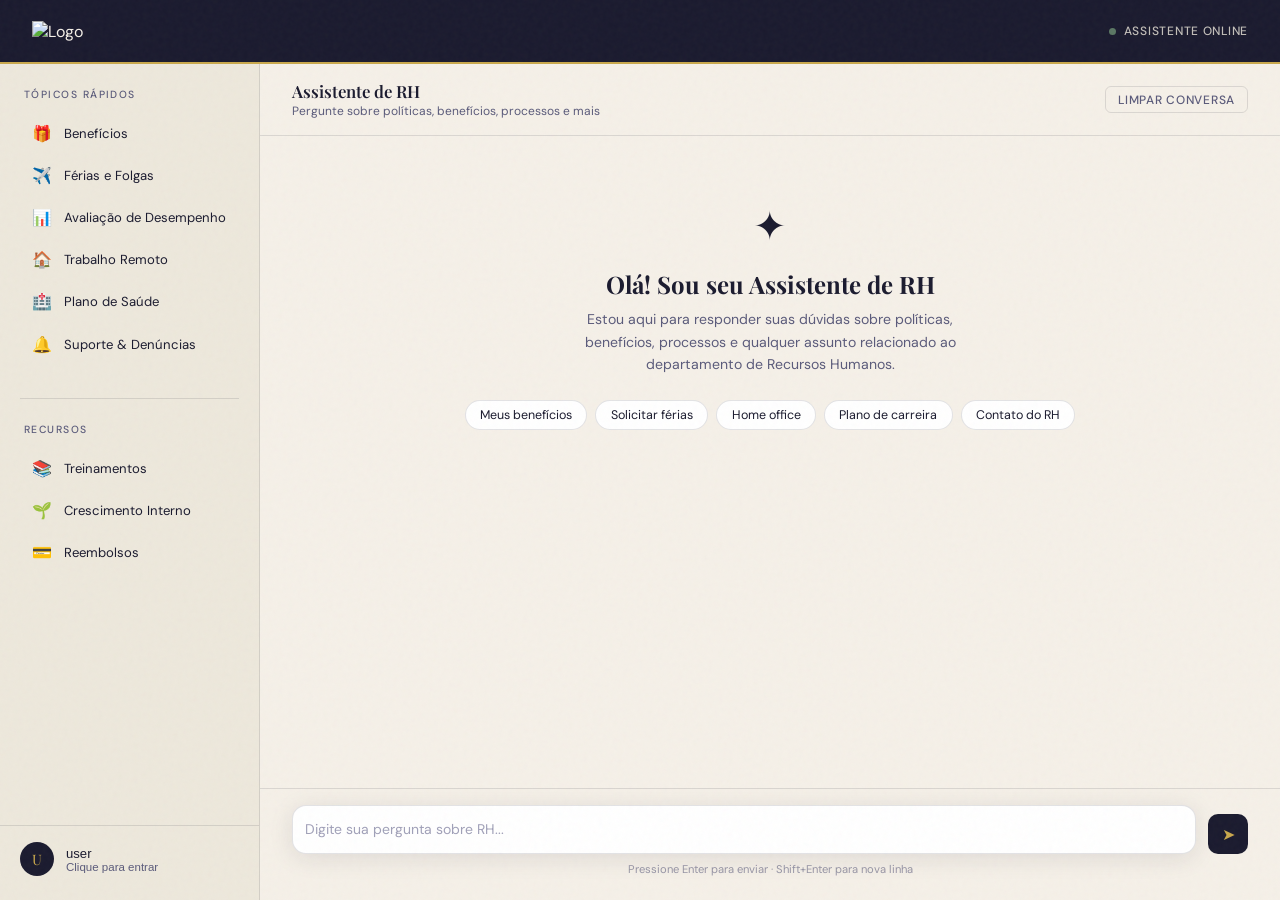
==== MatchRH.html @ ede9f759 "Add files via upload" ====
<!DOCTYPE html>
<html lang="pt-BR">
<head>
<meta charset="UTF-8">
<meta name="viewport" content="width=device-width, initial-scale=1.0">
<title>ChatRH</title>
<link href="https://fonts.googleapis.com/css2?family=Playfair+Display:wght@400;600&family=DM+Sans:wght@300;400;500&display=swap" rel="stylesheet">
<link rel="script"
<link rel="icon" href="imagens/logo menor ChatRH.png" type="image/png">
<style>
      :root {
    --ink: #1a1a2e;
    --paper: #f5f0e8;
    --cream: #ede8dc;
    --gold: #c9a84c;
    --gold-light: #e8c97a;
    --sage: #6b8f71;
    --rust: #b85c38;
    --mid: #5a5a7a;
    --line: rgba(26,26,46,0.12);
    --shadow: 0 4px 24px rgba(26,26,46,0.10);
  }

  *, *::before, *::after { box-sizing: border-box; margin: 0; padding: 0; }

  body {
    font-family: 'DM Sans', sans-serif;
    background: var(--paper);
    color: var(--ink);
    height: 100vh;
    display: flex;
    flex-direction: column;
    overflow: hidden;
  }

  /* Grain texture overlay */
  body::before {
    content: '';
    position: fixed;
    inset: 0;
    background-image: url("data:image/svg+xml,%3Csvg viewBox='0 0 200 200' xmlns='http://www.w3.org/2000/svg'%3E%3Cfilter id='n'%3E%3CfeTurbulence type='fractalNoise' baseFrequency='0.9' numOctaves='4' stitchTiles='stitch'/%3E%3C/filter%3E%3Crect width='100%25' height='100%25' filter='url(%23n)' opacity='0.03'/%3E%3C/svg%3E");
    pointer-events: none;
    z-index: 999;
  }

  /* ── Header ── */
  header {
    background: var(--ink);
    color: var(--paper);
    padding: 0 2rem;
    height: 64px;
    display: flex;
    align-items: center;
    justify-content: space-between;
    flex-shrink: 0;
    border-bottom: 2px solid var(--gold);
  }

  .logo {
    display: flex;
    align-items: center;
    gap: 0.75rem;
  }

  .logo-mark {
    width: 36px;
    height: 36px;
    border: 2px solid var(--gold);
    border-radius: 50%;
    display: flex;
    align-items: center;
    justify-content: center;
    font-family: 'Playfair Display', serif;
    font-size: 1rem;
    color: var(--gold);
  }

  .logo-text {
    font-family: 'Playfair Display', serif;
    font-size: 1.2rem;
    letter-spacing: 0.04em;
    color: var(--paper);
  }

  .logo-text span { color: var(--gold); }

  .status-pill {
    display: flex;
    align-items: center;
    gap: 0.5rem;
    font-size: 0.75rem;
    font-weight: 500;
    color: var(--cream);
    opacity: 0.8;
    letter-spacing: 0.06em;
    text-transform: uppercase;
  }

  .status-dot {
    width: 7px; height: 7px;
    background: var(--sage);
    border-radius: 50%;
    animation: pulse 2s ease-in-out infinite;
  }

  @keyframes pulse {
    0%, 100% { opacity: 1; transform: scale(1); }
    50% { opacity: 0.5; transform: scale(0.8); }
  }

  /* ── Layout ── */
  .layout {
    display: flex;
    flex: 1;
    overflow: hidden;
  }

  /* ── Sidebar ── */
  aside {
    width: 260px;
    background: var(--cream);
    border-right: 1px solid var(--line);
    display: flex;
    flex-direction: column;
    flex-shrink: 0;
    padding: 1.5rem 0;
  }

  .sidebar-section {
    padding: 0 1.25rem;
    margin-bottom: 1.5rem;
  }

  .sidebar-title {
    font-size: 0.65rem;
    font-weight: 500;
    letter-spacing: 0.14em;
    text-transform: uppercase;
    color: var(--mid);
    margin-bottom: 0.75rem;
    padding-left: 0.25rem;
  }

  .quick-btn {
    display: flex;
    align-items: center;
    gap: 0.75rem;
    width: 100%;
    padding: 0.6rem 0.75rem;
    border: none;
    background: transparent;
    border-radius: 8px;
    font-family: 'DM Sans', sans-serif;
    font-size: 0.82rem;
    color: var(--ink);
    cursor: pointer;
    text-align: left;
    transition: background 0.15s, color 0.15s;
    margin-bottom: 2px;
  }

  .quick-btn:hover {
    background: var(--ink);
    color: var(--paper);
  }

  .quick-btn:hover .btn-icon { color: var(--gold); }

  .btn-icon {
    font-size: 1rem;
    width: 20px;
    text-align: center;
    color: var(--mid);
    transition: color 0.15s;
    flex-shrink: 0;
  }

  .divider {
    height: 1px;
    background: var(--line);
    margin: 0.5rem 1.25rem 1.5rem;
  }

  .sidebar-footer {
    margin-top: auto;
    padding: 1rem 1.25rem 0;
    border-top: 1px solid var(--line);
  }

  .user-footer {
    display: flex;
    align-items: center;
    gap: 0.75rem;
    width: 100%;
  }

  .user-card {
    display: flex;
    align-items: center;
    gap: 0.75rem;
    flex: 1;
    width: auto;
    border: none;
    background: transparent;
    text-align: left;
    cursor: pointer;
    padding: 0;
  }

  .logout-btn {
    border: 1px solid var(--line);
    background: transparent;
    color: var(--ink);
    border-radius: 12px;
    padding: 0.75rem 0.9rem;
    font-size: 0.82rem;
    cursor: pointer;
    transition: background 0.15s, border-color 0.15s, color 0.15s;
    flex-shrink: 0;
  }

  .logout-btn:hover {
    background: var(--cream);
  }

  .logout-btn.hidden {
    display: none;
  }

  .user-card:focus-visible {
    outline: 2px solid var(--gold);
    outline-offset: 2px;
  }

  .avatar {
    width: 34px; height: 34px;
    background: var(--ink);
    color: var(--gold);
    border-radius: 50%;
    display: flex;
    align-items: center;
    justify-content: center;
    overflow: hidden;
    font-family: 'Playfair Display', serif;
    font-size: 0.9rem;
    flex-shrink: 0;
  }

  .avatar img {
    width: 100%;
    height: 100%;
    object-fit: cover;
    display: block;
  }

  .user-info { flex: 1; }
  .user-name { font-size: 0.82rem; font-weight: 500; color: var(--ink); }
  .user-dept { font-size: 0.72rem; color: var(--mid); }

  /* ── Chat Area ── */
  .chat-area {
    flex: 1;
    display: flex;
    flex-direction: column;
    overflow: hidden;
  }

  .chat-header {
    padding: 1rem 2rem;
    border-bottom: 1px solid var(--line);
    background: var(--paper);
    flex-shrink: 0;
    display: flex;
    align-items: center;
    justify-content: space-between;
  }

  .chat-header-left h2 {
    font-family: 'Playfair Display', serif;
    font-size: 1.05rem;
    font-weight: 600;
    color: var(--ink);
  }

  .chat-header-left p {
    font-size: 0.75rem;
    color: var(--mid);
    margin-top: 1px;
  }

  .clear-btn {
    font-family: 'DM Sans', sans-serif;
    font-size: 0.75rem;
    font-weight: 500;
    letter-spacing: 0.06em;
    text-transform: uppercase;
    color: var(--mid);
    background: none;
    border: 1px solid var(--line);
    border-radius: 6px;
    padding: 0.3rem 0.75rem;
    cursor: pointer;
    transition: all 0.15s;
  }

  .clear-btn:hover { color: var(--rust); border-color: var(--rust); }

  /* ── Messages ── */
  #messages {
    flex: 1;
    overflow-y: auto;
    padding: 2rem;
    display: flex;
    flex-direction: column;
    gap: 1.5rem;
    scroll-behavior: smooth;
  }

  #messages::-webkit-scrollbar { width: 5px; }
  #messages::-webkit-scrollbar-track { background: transparent; }
  #messages::-webkit-scrollbar-thumb { background: var(--line); border-radius: 99px; }

  /* Welcome message */
  .welcome {
    text-align: center;
    padding: 2rem 1rem;
    animation: fadeUp 0.6s ease both;
  }

  .welcome-icon {
    font-size: 2.5rem;
    margin-bottom: 1rem;
  }

  .welcome h3 {
    font-family: 'Playfair Display', serif;
    font-size: 1.5rem;
    color: var(--ink);
    margin-bottom: 0.5rem;
  }

  .welcome p {
    font-size: 0.88rem;
    color: var(--mid);
    max-width: 380px;
    margin: 0 auto;
    line-height: 1.6;
  }

  .welcome-chips {
    display: flex;
    flex-wrap: wrap;
    gap: 0.5rem;
    justify-content: center;
    margin-top: 1.5rem;
  }

  .chip {
    font-family: 'DM Sans', sans-serif;
    font-size: 0.78rem;
    padding: 0.4rem 0.9rem;
    border: 1px solid var(--line);
    border-radius: 99px;
    background: white;
    color: var(--ink);
    cursor: pointer;
    transition: all 0.15s;
  }

  .chip:hover {
    background: var(--ink);
    color: var(--paper);
    border-color: var(--ink);
  }

  /* Message bubbles */
  .message {
    display: flex;
    gap: 0.75rem;
    align-items: flex-start;
    animation: fadeUp 0.3s ease both;
    max-width: 720px;
  }

  @keyframes fadeUp {
    from { opacity: 0; transform: translateY(12px); }
    to { opacity: 1; transform: translateY(0); }
  }

  .message.user { flex-direction: row-reverse; align-self: flex-end; }

  .msg-avatar {
    width: 32px; height: 32px;
    border-radius: 50%;
    display: flex;
    align-items: center;
    justify-content: center;
    font-size: 0.85rem;
    flex-shrink: 0;
    margin-top: 2px;
  }

  .message.bot .msg-avatar {
    background: var(--ink);
    color: var(--gold);
    font-family: 'Playfair Display', serif;
  }

  .message.user .msg-avatar {
    background: var(--gold);
    color: var(--ink);
    font-family: 'Playfair Display', serif;
  }

  .msg-avatar img {
    width: 100%;
    height: 100%;
    border-radius: 50%;
    object-fit: cover;
    display: block;
  }

  .bubble {
    padding: 0.85rem 1.1rem;
    border-radius: 16px;
    font-size: 0.875rem;
    line-height: 1.65;
    max-width: 560px;
    position: relative;
  }

  .message.bot .bubble {
    background: white;
    color: var(--ink);
    border: 1px solid var(--line);
    border-top-left-radius: 4px;
    box-shadow: var(--shadow);
  }

  .message.user .bubble {
    background: var(--ink);
    color: var(--paper);
    border-top-right-radius: 4px;
  }

  .bubble-label {
    font-size: 0.68rem;
    font-weight: 500;
    letter-spacing: 0.08em;
    text-transform: uppercase;
    margin-bottom: 0.3rem;
    opacity: 0.55;
  }

  /* Typing indicator */
  .typing .bubble {
    padding: 0.85rem 1.1rem;
  }

  .typing-dots {
    display: flex;
    gap: 4px;
    align-items: center;
    height: 20px;
  }

  .typing-dots span {
    width: 6px; height: 6px;
    background: var(--mid);
    border-radius: 50%;
    animation: bounce 1.2s ease-in-out infinite;
  }

  .typing-dots span:nth-child(2) { animation-delay: 0.2s; }
  .typing-dots span:nth-child(3) { animation-delay: 0.4s; }

  @keyframes bounce {
    0%, 80%, 100% { transform: translateY(0); }
    40% { transform: translateY(-6px); }
  }

  /* ── Input Area ── */
  .input-area {
    padding: 1rem 2rem 1.5rem;
    background: var(--paper);
    border-top: 1px solid var(--line);
    flex-shrink: 0;
  }

  .input-row {
    display: flex;
    gap: 0.75rem;
    align-items: flex-end;
  }

  .input-wrap {
    flex: 1;
    background: white;
    border: 1px solid var(--line);
    border-radius: 14px;
    display: flex;
    align-items: flex-end;
    padding: 0.6rem 0.75rem;
    gap: 0.5rem;
    transition: border-color 0.2s, box-shadow 0.2s;
    box-shadow: var(--shadow);
  }

  .input-wrap:focus-within {
    border-color: var(--gold);
    box-shadow: 0 0 0 3px rgba(201,168,76,0.12), var(--shadow);
  }

  #user-input {
    flex: 1;
    border: none;
    outline: none;
    background: transparent;
    font-family: 'DM Sans', sans-serif;
    font-size: 0.875rem;
    color: var(--ink);
    resize: none;
    max-height: 120px;
    line-height: 1.5;
    padding: 0.2rem 0;
  }

  #user-input::placeholder { color: #a0a0b8; }

  .send-btn {
    width: 40px; height: 40px;
    border-radius: 10px;
    background: var(--ink);
    color: var(--gold);
    border: none;
    cursor: pointer;
    display: flex;
    align-items: center;
    justify-content: center;
    flex-shrink: 0;
    font-size: 1rem;
    transition: background 0.15s, transform 0.1s;
  }

  .send-btn:hover { background: var(--gold); color: var(--ink); }
  .send-btn:active { transform: scale(0.94); }
  .send-btn:disabled { opacity: 0.4; cursor: not-allowed; transform: none; }

  .input-hint {
    font-size: 0.7rem;
    color: var(--mid);
    opacity: 0.6;
    margin-top: 0.5rem;
    text-align: center;
  }

  /* ── Responsive ── */
  @media (max-width: 700px) {
    aside { display: none; }
    #messages { padding: 1rem; }
    .input-area { padding: 0.75rem 1rem 1rem; }
    .chat-header { padding: 0.75rem 1rem; }
  }

  .hidden { display: none; }

  /* ── Login modal ── */
  .modal.hidden { display: none; }
  .modal {
    position: fixed;
    inset: 0;
    z-index: 50;
    display: flex;
    align-items: center;
    justify-content: center;
    padding: 1.5rem;
  }

  .modal-backdrop {
    position: absolute;
    inset: 0;
    background: rgba(15, 15, 35, 0.68);
    backdrop-filter: blur(4px);
  }

  .modal-panel {
    position: relative;
    z-index: 1;
    width: min(420px, 100%);
    background: white;
    border-radius: 24px;
    padding: 1.75rem;
    box-shadow: 0 28px 70px rgba(15, 15, 35, 0.18);
    border: 1px solid rgba(26, 26, 46, 0.08);
  }

  .modal-close {
    position: absolute;
    top: 1rem;
    right: 1rem;
    border: none;
    background: transparent;
    color: var(--ink);
    font-size: 1.4rem;
    line-height: 1;
    cursor: pointer;
  }

  .modal-head {
    display: flex;
    align-items: center;
    gap: 1rem;
    margin-bottom: 1.25rem;
  }

  .modal-icon {
    width: 48px;
    height: 48px;
    border-radius: 16px;
    display: grid;
    place-items: center;
    background: var(--gold);
    color: var(--ink);
    font-size: 1.25rem;
  }

  .modal-head h3 {
    margin: 0;
    font-family: 'Playfair Display', serif;
    font-size: 1.2rem;
    color: var(--ink);
  }

  .modal-head p {
    margin: 0.4rem 0 0;
    color: var(--mid);
    font-size: 0.9rem;
  }

  .modal-panel label {
    display: block;
    margin-bottom: 0.4rem;
    font-size: 0.78rem;
    text-transform: uppercase;
    letter-spacing: 0.08em;
    color: var(--mid);
  }

  .modal-panel input {
    width: 100%;
    border: 1px solid var(--line);
    border-radius: 14px;
    padding: 0.85rem 1rem;
    margin-bottom: 1rem;
    font-size: 0.95rem;
    color: var(--ink);
    background: #fff;
  }

  .modal-panel input:focus {
    outline: none;
    border-color: var(--gold);
    box-shadow: 0 0 0 3px rgba(201, 168, 76, 0.16);
  }

  .login-actions {
    display: flex;
    justify-content: flex-end;
    gap: 0.75rem;
    margin-top: 0.75rem;
  }

  .primary-btn,
  .secondary-btn {
    border: none;
    border-radius: 12px;
    padding: 0.85rem 1.2rem;
    font-size: 0.9rem;
    cursor: pointer;
    transition: transform 0.15s ease, background 0.15s ease;
  }

  .secondary-btn {
    background: transparent;
    color: var(--ink);
    border: 1px solid var(--line);
  }

  .secondary-btn:hover {
    background: var(--cream);
  }

  .primary-btn {
    background: var(--ink);
    color: var(--gold);
  }

  .primary-btn:hover {
    transform: translateY(-1px);
    background: var(--gold);
    color: var(--ink);
  }

  .login-error {
    margin-top: 0.9rem;
    color: #b85c38;
    font-size: 0.85rem;
    min-height: 1.2rem;
  }

  .login-success {
    margin-top: 0.9rem;
    color: #2e7d32;
    font-size: 0.85rem;
    min-height: 1.2rem;
  }
</style>
</head>
<body>

<header>
  <div class="logo">
    <div class="logo"><img src="imagens/logo ChatRH.png" width="150px" alt="Logo"></div>
  </div>
  <div class="status-pill">
    <div class="status-dot"></div>
    Assistente Online
  </div>
</header>

<div class="layout">

  <!-- Sidebar -->
  <aside>
    <div class="sidebar-section">
      <div class="sidebar-title">Tópicos Rápidos</div>
      <button class="quick-btn" onclick="sendQuick('Quais são meus benefícios?')">
        <span class="btn-icon">🎁</span> Benefícios
      </button>
      <button class="quick-btn" onclick="sendQuick('Como solicitar férias?')">
        <span class="btn-icon">✈️</span> Férias e Folgas
      </button>
      <button class="quick-btn" onclick="sendQuick('Como funciona o processo de avaliação de desempenho?')">
        <span class="btn-icon">📊</span> Avaliação de Desempenho
      </button>
      <button class="quick-btn" onclick="sendQuick('Quais são as políticas de trabalho remoto?')">
        <span class="btn-icon">🏠</span> Trabalho Remoto
      </button>
      <button class="quick-btn" onclick="sendQuick('Como funciona o plano de saúde?')">
        <span class="btn-icon">🏥</span> Plano de Saúde
      </button>
      <button class="quick-btn" onclick="sendQuick('Como reportar um problema no trabalho?')">
        <span class="btn-icon">🔔</span> Suporte & Denúncias
      </button>
    </div>

    <div class="divider"></div>

    <div class="sidebar-section">
      <div class="sidebar-title">Recursos</div>
      <button class="quick-btn" onclick="sendQuick('Quais são as oportunidades de treinamento disponíveis?')">
        <span class="btn-icon">📚</span> Treinamentos
      </button>
      <button class="quick-btn" onclick="sendQuick('Como funciona o processo de recrutamento interno?')">
        <span class="btn-icon">🌱</span> Crescimento Interno
      </button>
      <button class="quick-btn" onclick="sendQuick('Qual é a política de reembolso de despesas?')">
        <span class="btn-icon">💳</span> Reembolsos
      </button>
    </div>

    <div class="sidebar-footer">
      <div class="user-footer">
        <button class="user-card" id="user-card" type="button" onclick="handleUserCardClick()">
          <div class="avatar" id="user-avatar">U</div>
          <div class="user-info">
            <div class="user-name" id="user-name">user</div>
            <div class="user-dept" id="user-dept">Clique para entrar</div>
          </div>
        </button>
        <button class="logout-btn hidden" id="logout-btn" type="button" onclick="logout()" aria-label="Deslogar">
          Sair
        </button>
      </div>
    </div>
  </aside>

  <!-- Chat -->
  <div class="chat-area">
    <div class="chat-header">
      <div class="chat-header-left">
        <h2>Assistente de RH</h2>
        <p>Pergunte sobre políticas, benefícios, processos e mais</p>
      </div>
      <button class="clear-btn" onclick="clearChat()">Limpar conversa</button>
    </div>

    <div id="messages">
      <div class="welcome" id="welcome">
        <div class="welcome-icon">✦</div>
        <h3>Olá! Sou seu Assistente de RH</h3>
        <p>Estou aqui para responder suas dúvidas sobre políticas, benefícios, processos e qualquer assunto relacionado ao departamento de Recursos Humanos.</p>
        <div class="welcome-chips">
          <button class="chip" onclick="sendQuick('Quais são meus benefícios?')">Meus benefícios</button>
          <button class="chip" onclick="sendQuick('Como solicitar férias?')">Solicitar férias</button>
          <button class="chip" onclick="sendQuick('Política de home office')">Home office</button>
          <button class="chip" onclick="sendQuick('Plano de carreira')">Plano de carreira</button>
          <button class="chip" onclick="sendQuick('Contato do RH')">Contato do RH</button>
        </div>
      </div>
    </div>

    <div class="input-area">
      <div class="input-row">
        <div class="input-wrap">
          <textarea id="user-input" rows="1" placeholder="Digite sua pergunta sobre RH..." onkeydown="handleKey(event)" oninput="autoResize(this)"></textarea>
        </div>
        <button class="send-btn" id="send-btn" onclick="sendMessage()" title="Enviar">
          ➤
        </button>
      </div>
      <div class="input-hint">Pressione Enter para enviar · Shift+Enter para nova linha</div>
    </div>
  </div>

  <div id="login-modal" class="modal hidden">
    <div class="modal-backdrop" onclick="closeLogin()"></div>
    <div class="modal-panel" role="dialog" aria-modal="true" aria-labelledby="auth-title">
      <button class="modal-close" onclick="closeLogin()" aria-label="Fechar modal">×</button>
      <div class="modal-head">
        <div class="modal-icon">🔐</div>
        <div>
          <h3 id="auth-title">Entrar na conta</h3>
          <p id="auth-description">Use seu login de colaborador para acessar informações personalizadas.</p>
        </div>
      </div>

      <form id="login-form" onsubmit="event.preventDefault(); handleLoginSubmit();">
        <label for="login-username">Usuário</label>
        <input id="login-username" type="text" placeholder="Digite seu usuário" required>
        <label for="login-password">Senha</label>
        <input id="login-password" type="password" placeholder="Digite sua senha" required>
        <div class="login-actions">
          <button type="button" class="secondary-btn" onclick="openRegister()">Cadastrar</button>
          <button type="submit" class="primary-btn">Entrar</button>
        </div>
        <p class="login-error" id="login-error"></p>
        <p class="login-success hidden" id="login-success"></p>
      </form>

      <form id="register-form" class="hidden" onsubmit="event.preventDefault(); handleRegisterSubmit();">
        <label for="register-username">Usuário</label>
        <input id="register-username" type="text" placeholder="Escolha um usuário" required>
        <label for="register-name">Nome completo</label>
        <input id="register-name" type="text" placeholder="Digite seu nome" required>
        <label for="register-dept">Departamento</label>
        <input id="register-dept" type="text" placeholder="Digite seu departamento" required>
        <label for="register-password">Senha</label>
        <input id="register-password" type="password" placeholder="Escolha uma senha" required>
        <div class="login-actions">
          <button type="button" class="secondary-btn" onclick="showLoginView()">Voltar ao login</button>
          <button type="submit" class="primary-btn">Cadastrar</button>
        </div>
        <p class="login-error" id="register-error"></p>
      </form>
    </div>
  </div>

</div>
<script src="script MatchRH.js"></script>
</body>
</html>
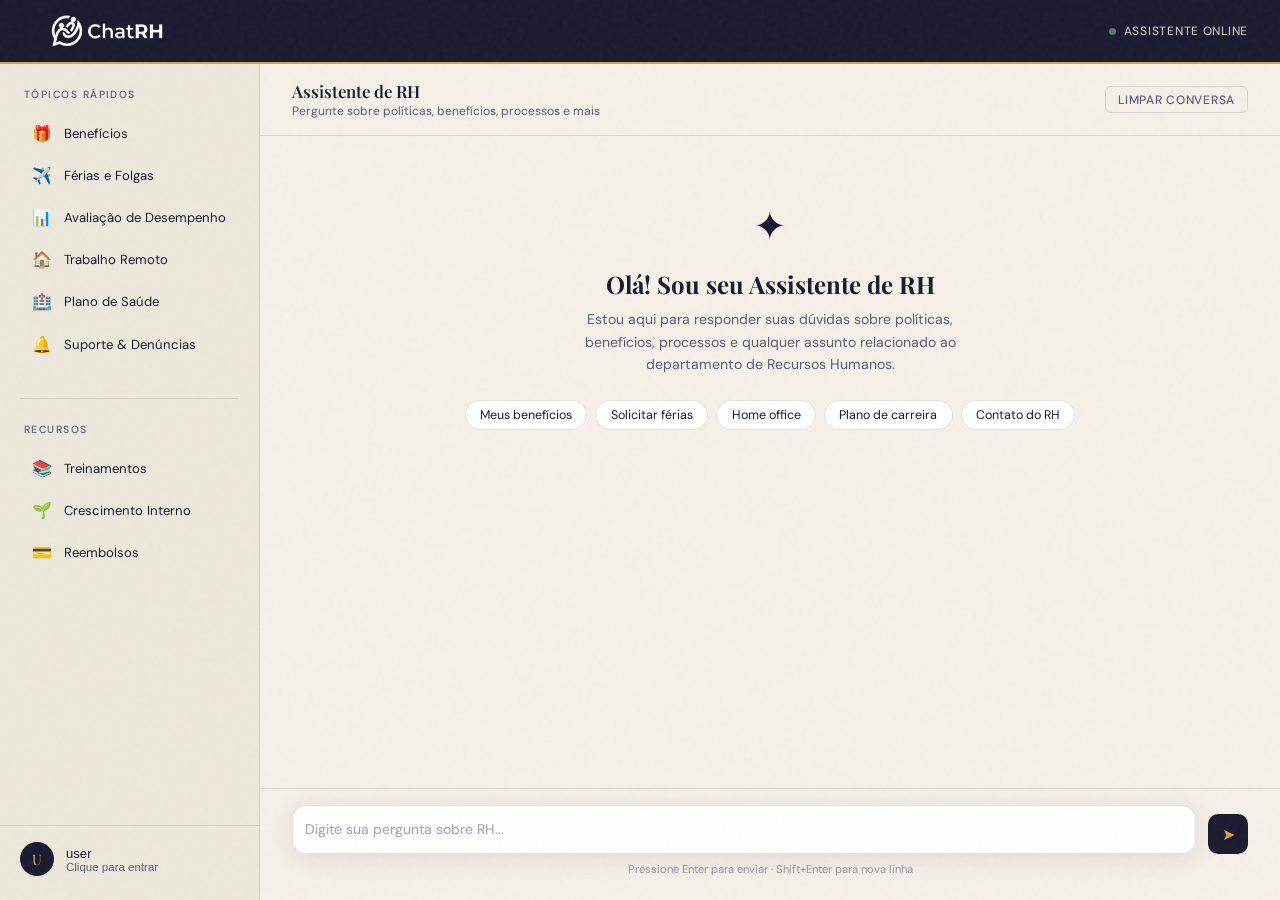
==== commit 993fe77d: "Add files via upload" ====
--- a/MatchRH.html
+++ b/MatchRH.html
@@ -665,7 +665,7 @@
 
   .login-actions {
     display: flex;
-    justify-content: flex-end;
+    justify-content: center;
     gap: 0.75rem;
     margin-top: 0.75rem;
   }
@@ -713,6 +713,44 @@
     color: #2e7d32;
     font-size: 0.85rem;
     min-height: 1.2rem;
+  }
+
+  .modal-panel select {
+    width: 100%;
+    border: 1px solid var(--line);
+    border-radius: 14px;
+    padding: 0.85rem 1rem;
+    margin-bottom: 1rem;
+    font-size: 0.95rem;
+    color: var(--ink);
+    background: #fff;
+    font-family: 'DM Sans', sans-serif;
+    cursor: pointer;
+    appearance: none;
+    background-image: url("data:image/svg+xml,%3Csvg xmlns='http://www.w3.org/2000/svg' width='12' height='8' viewBox='0 0 12 8'%3E%3Cpath fill='%231a1a2e' d='M1 1l5 5 5-5'/%3E%3C/svg%3E");
+    background-repeat: no-repeat;
+    background-position: right 1rem center;
+    padding-right: 2.5rem;
+  }
+
+  .modal-panel select:focus {
+    outline: none;
+    border-color: var(--gold);
+    box-shadow: 0 0 0 3px rgba(201, 168, 76, 0.16);
+  }
+
+  .forgot-password-link {
+    display: inline-block;
+    margin-top: 0.5rem;
+    font-size: 0.85rem;
+    color: var(--gold);
+    cursor: pointer;
+    text-decoration: none;
+    transition: opacity 0.15s;
+  }
+
+  .forgot-password-link:hover {
+    opacity: 0.8;
   }
 </style>
 </head>
@@ -834,12 +872,15 @@
           <p id="auth-description">Use seu login de colaborador para acessar informações personalizadas.</p>
         </div>
       </div>
-
+    
       <form id="login-form" onsubmit="event.preventDefault(); handleLoginSubmit();">
         <label for="login-username">Usuário</label>
         <input id="login-username" type="text" placeholder="Digite seu usuário" required>
         <label for="login-password">Senha</label>
         <input id="login-password" type="password" placeholder="Digite sua senha" required>
+        <div style="text-align: right; margin-top: 0.5rem; margin-bottom: 1rem;">
+          <a class="forgot-password-link" onclick="openForgotPassword()" style="align-items: center; display: flex; justify-content: center;">Esqueci a senha</a>
+        </div>
         <div class="login-actions">
           <button type="button" class="secondary-btn" onclick="openRegister()">Cadastrar</button>
           <button type="submit" class="primary-btn">Entrar</button>
@@ -854,7 +895,12 @@
         <label for="register-name">Nome completo</label>
         <input id="register-name" type="text" placeholder="Digite seu nome" required>
         <label for="register-dept">Departamento</label>
-        <input id="register-dept" type="text" placeholder="Digite seu departamento" required>
+        <select id="register-dept" required>
+          <option value="">Selecione seu departamento</option>
+          <option value="Coordenador de RH">Coordenador de RH</option>
+          <option value="Diretor de RH">Diretor de RH</option>
+          <option value="Gerente de RH">Gerente de RH</option>
+        </select>
         <label for="register-password">Senha</label>
         <input id="register-password" type="password" placeholder="Escolha uma senha" required>
         <div class="login-actions">
@@ -866,6 +912,31 @@
     </div>
   </div>
 
+  <div id="forgot-password-modal" class="modal hidden">
+    <div class="modal-backdrop" onclick="closeForgotPassword()"></div>
+    <div class="modal-panel" role="dialog" aria-modal="true" aria-labelledby="forgot-title">
+      <button class="modal-close" onclick="closeForgotPassword()" aria-label="Fechar modal">×</button>
+      <div class="modal-head">
+        <div class="modal-icon">🔑</div>
+        <div>
+          <h3 id="forgot-title">Recuperar Senha</h3>
+          <p id="forgot-description">Digite seu usuário para receber instruções de recuperação.</p>
+        </div>
+      </div>
+    
+      <form id="forgot-password-form" onsubmit="event.preventDefault(); handleForgotPassword();">
+        <label for="forgot-username">Usuário</label>
+        <input id="forgot-username" type="text" placeholder="Digite seu usuário" required>
+        <div class="login-actions">
+          <button type="button" class="secondary-btn" onclick="closeForgotPassword()">Cancelar</button>
+          <button type="submit" class="primary-btn">Enviar</button>
+        </div>
+        <p class="login-error" id="forgot-error"></p>
+        <p class="login-success hidden" id="forgot-success"></p>
+      </form>
+    </div>
+  </div>
+
 </div>
 <script src="script MatchRH.js"></script>
 </body>
